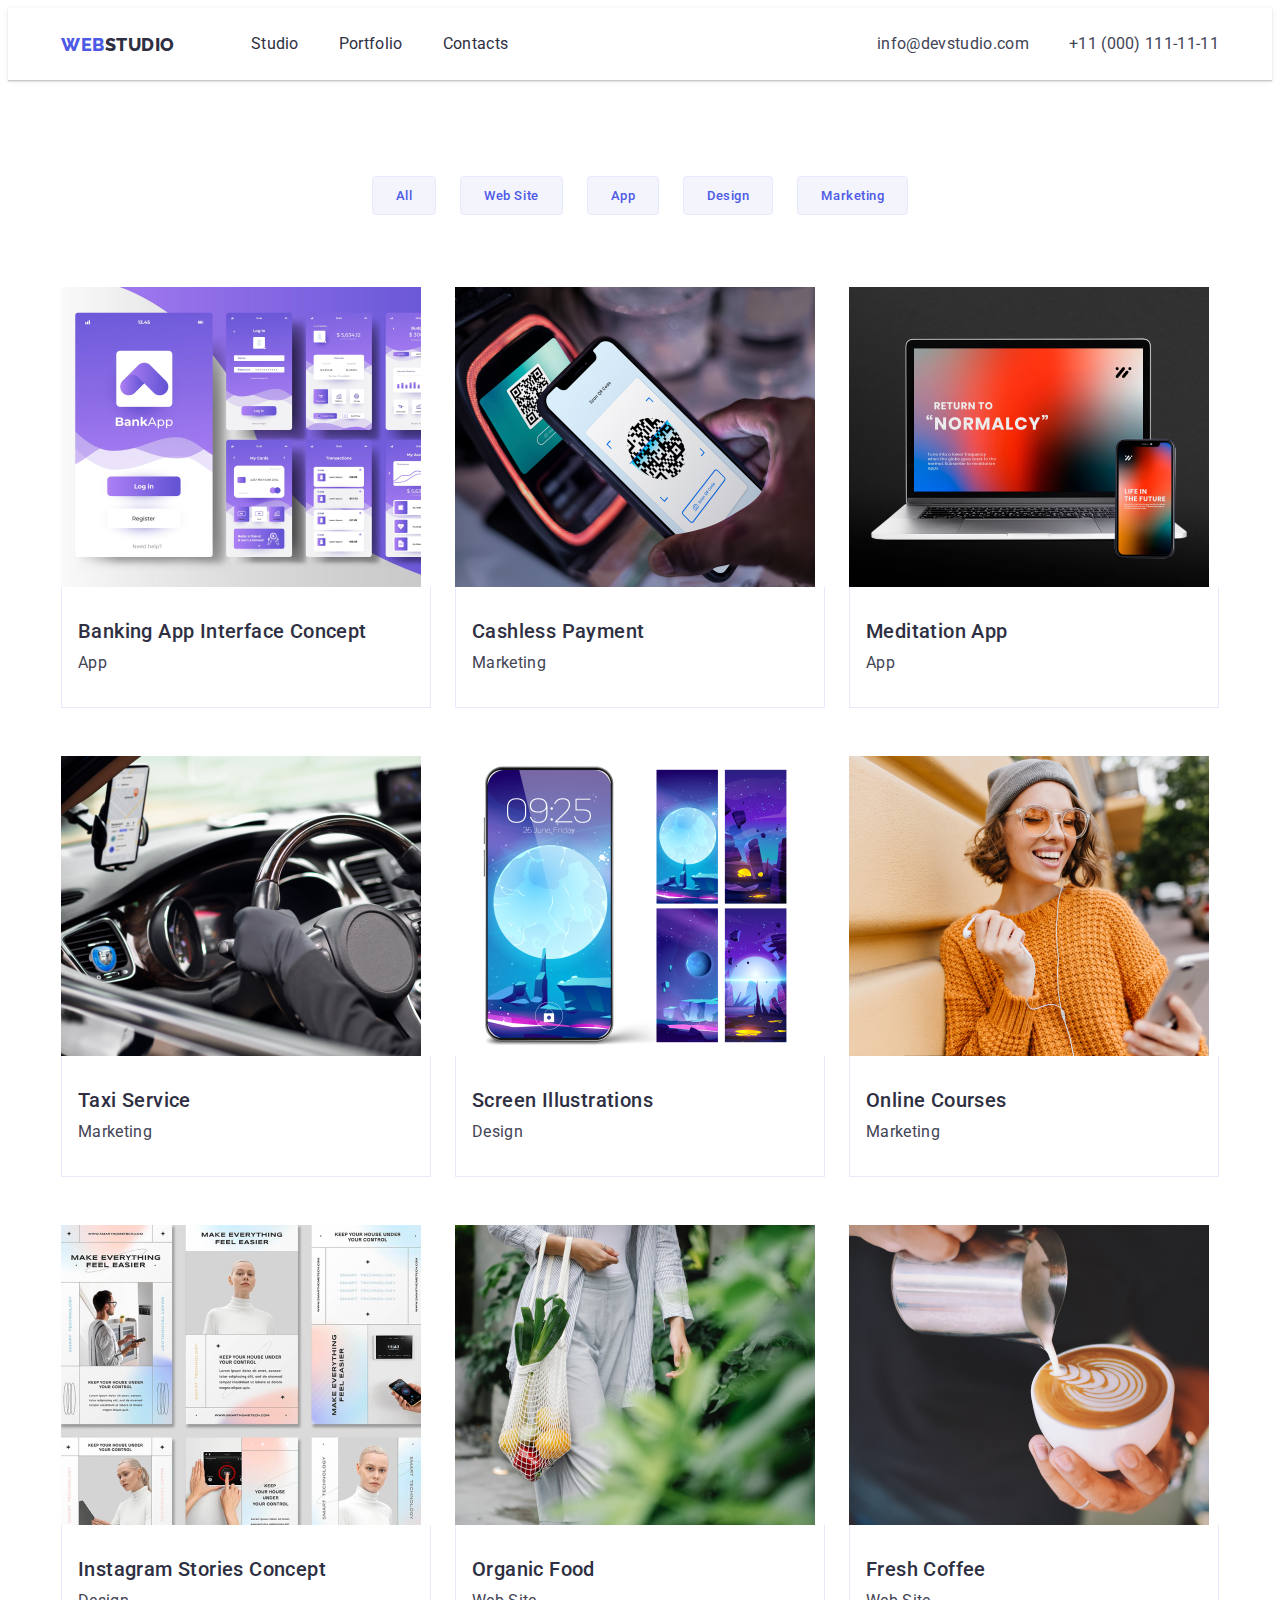
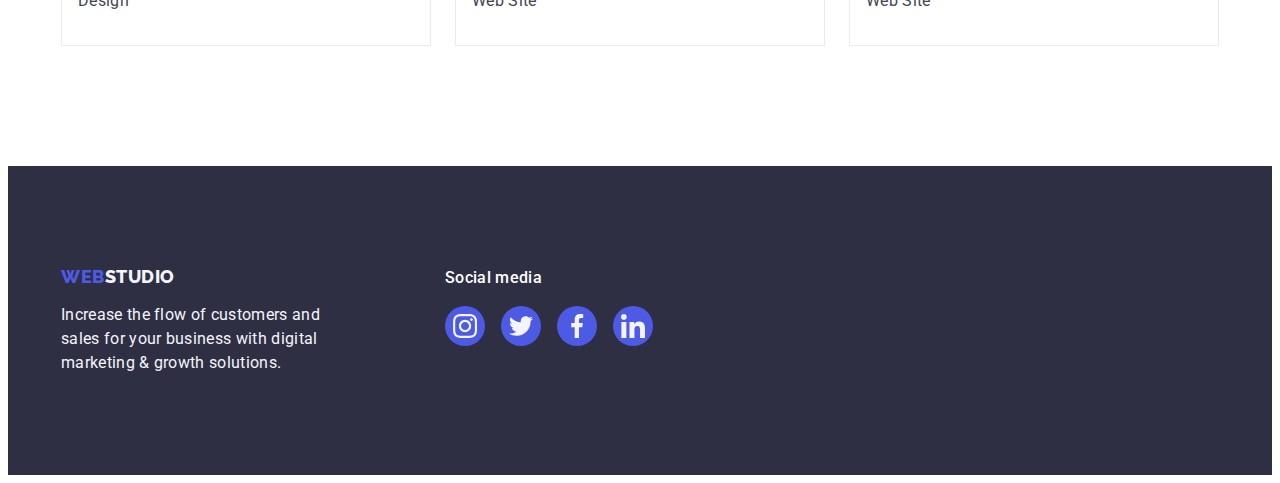
==== portfolio.html @ 3cb3acbe "Initial commit" ====
<!DOCTYPE html>
<html lang="en">
<head>
    <meta charset="UTF-8">
    <meta http-equiv="X-UA-Compatible" content="IE=edge">
    <meta name="viewport" content="width=, initial-scale=1.0">
    <title>Portfolio</title>
    
    <link rel="preconnect" href="https://fonts.googleapis.com">
    <link rel="preconnect" href="https://fonts.gstatic.com" crossorigin>
    <link href="https://fonts.googleapis.com/css2?family=Raleway:wght@800&family=Roboto:wght@400;500;700&display=swap"
        rel="stylesheet">
    <link rel="stylesheet" href="https://cdnjs.cloudflare.com/ajax/libs/modern-normalize/1.1.0/modern-normalize.min.css"
        integrity="sha512-wpPYUAdjBVSE4KJnH1VR1HeZfpl1ub8YT/NKx4PuQ5NmX2tKuGu6U/JRp5y+Y8XG2tV+wKQpNHVUX03MfMFn9Q=="
        crossorigin="anonymous" referrerpolicy="no-referrer" />

    <link rel="stylesheet" href="./css/style.css">
</head>
<body>
    <header class="header">
        <div class="container header-container">
            <nav class="header-container">
                <a href="./index.html" class="header-logo">
                    Web<span class="header-logo-span">Studio</span>
                </a>
                <ul class="header-list">
                    <li class="header-list-item">
                        <a href="./index.html" class="header-nav-link">Studio</a>
                    </li>
                    <li class="header-list-item">
                        <a href='./portfolio.html' class="header-nav-link">Portfolio</a>
                    </li>
                    <li class="header-list-item">
                        <a href='' class="header-nav-link">Contacts</a>
                    </li>
                </ul>
            </nav>
            <address>
                <ul class="header-contacts-list">
                    <li class="header-contacts-item">
                        <a href="mailto:info@devstudio.com">info@devstudio.com</a>
                    </li>
                    <li class="header-contacts-item">
                        <a href="tel:+110001111111">+11 (000) 111-11-11</a>
                    </li>
                </ul>
            </address>
        </div>
    </header>
    <main>
        <section class="portfolio">
            <div class="portfolio-container container">
                <h1 hidden>Portfolio</h1>
                <ul class="portfolio-nav-list">
                    <li class="portfolio-nav-item">
                        <button type="button" class="portfolio-nav-button">
                            All
                        </button>
                    </li>
                    <li class="portfolio-nav-item">
                        <button type="button" class="portfolio-nav-button">
                            Web Site
                        </button>
                    </li>
                    <li class="portfolio-nav-item">
                        <button type="button" class="portfolio-nav-button">
                            App
                        </button>
                    </li>
                    <li class="portfolio-nav-item">
                        <button type="button" class="portfolio-nav-button">
                            Design
                        </button>
                    </li>
                    <li class="portfolio-nav-item">
                        <button type="button" class="portfolio-nav-button">
                            Marketing
                        </button>
                    </li>
                </ul>
                <ul class="portfolio-card-list">
                    <li class="portfolio-card-item">
                        <a href="" class="portfolio-card-link">
                            <img src="./images/porf1.jpg" alt="Banking App Interface Concept" width=360>
                            <div class="portfolio-card-content">
                                <h2 class="portfolio-card-title min-title ">Banking App Interface Concept</h2>
                                <p>App</p>
                            </div>
                        </a>
                    </li>
                    <li class="portfolio-card-item">
                        <a href="" class="portfolio-card-link">
                            <img src="./images/Portf2.jpg" alt="Cashless Payment" width=360>
                            <div class="portfolio-card-content">
                                <h2 class="portfolio-card-title min-title ">Cashless Payment</h2>
                                <p>Marketing</p>
                            </div>
                        </a>
                    </li>
                    <li class="portfolio-card-item">
                        <a href="" class="portfolio-card-link">
                            <img src="./images/Portf3.jpg" alt="Meditation App" width=360>
                            <div class="portfolio-card-content">
                                <h2 class="portfolio-card-title min-title ">Meditation App</h2>
                                <p>App</p>
                            </div>
                        </a>
                    </li>
                    <li class="portfolio-card-item">
                        <a href="" class="portfolio-card-link">
                            <img src="./images/portf4.jpg" alt="Taxi Service" width=360>
                            <div class="portfolio-card-content">
                                <h2 class="portfolio-card-title min-title ">Taxi Service</h2>
                                <p>Marketing</p>
                            </div>
                        </a>
                    </li>
                    <li class="portfolio-card-item">
                        <a href="" class="portfolio-card-link">
                            <img src="./images/portf5.jpg" alt="Screen Illustrations" width=360>
                            <div class="portfolio-card-content">
                                <h2 class="portfolio-card-title min-title ">Screen Illustrations</h2>
                                <p>Design</p>
                            </div>
                        </a>
                    </li>
                    <li class="portfolio-card-item">
                        <a href="" class="portfolio-card-link">
                            <img src="./images/portf6.jpg" alt="Online Courses" width=360>
                            <div class="portfolio-card-content">
                                <h2 class="portfolio-card-title min-title ">Online Courses</h2>
                                <p>Marketing</p>
                            </div>
                        </a>
                    </li>
                    <li class="portfolio-card-item">
                        <a href="" class="portfolio-card-link">
                            <img src="./images/portf7.jpg" alt="Instagram Stories Concept" width=360>
                            <div class="portfolio-card-content">
                                <h2 class="portfolio-card-title min-title ">Instagram Stories Concept</h2>
                                <p>Design</p>
                            </div>
                        </a>
                    </li>
                    <li class="portfolio-card-item">
                        <a href="" class="portfolio-card-link">
                            <img src="./images/portf8.jpg" alt="Organic Food" width=360>
                            <div class="portfolio-card-content">
                                <h2 class="portfolio-card-title min-title ">Organic Food</h2>
                                <p>Web Site</p>
                            </div>
                        </a>
                    </li>
                    <li class="portfolio-card-item">
                        <a href="" class="portfolio-card-link">
                            <img src="./images/portf9.jpg" alt="Fresh Coffee" width=360>
                            <div class="portfolio-card-content">
                                <h2 class="portfolio-card-title min-title ">Fresh Coffee</h2>
                                <p>Web Site</p>
                            </div>
                        </a>
                    </li>
                </ul>
            </div>
        </section>
    </main>
    <footer class="footer">
        <div class="container footer-wrap">
            <div class="footer-container">
                <a href="./index.html" class="footer-logo">
                    Web<span class="footer-text">Studio</span>
                </a>
                <p class="footer-text">Increase the flow of customers and sales for your business with digital marketing &
                    growth
                    solutions.</p>
            </div>
            <div class="footer-social">
                <p class="text footer-social-text">Social media</p>
                <ul class="social-list footer-social-list">
                    <li class="social-item">
                        <a href="" class="social-item-link footer-icon">
                            <svg width="24" height="24" class="icon">
                                <use href="./images/icons.svg#icon-instagram"></use>
                            </svg>
                        </a>
                    </li>
                    <li class="social-item">
                        <a href="" class="social-item-link footer-icon">
                            <svg width="24" height="24" class="icon">
                                <use href="./images/icons.svg#icon-twitter"></use>
                            </svg>
                        </a>
                    </li>
                    <li class="social-item">
                        <a href="" class="social-item-link footer-icon">
                            <svg width="24" height="24" class="icon">
                                <use href="./images/icons.svg#icon-facebook"></use>
                            </svg>
                        </a>
                    </li>
                    <li class="social-item">
                        <a href="" class="social-item-link footer-icon">
                            <svg width="24" height="24" class="icon">
                                <use href="./images/icons.svg#icon-linkedin"></use>
                            </svg>
                        </a>
                    </li>
                </ul>
            </div>
        </div>
    </footer>
</body>
</html>
---- css/style.css ----
:root{
    --main-color: #434455;
    --title-color: #2E2F42;
    --white-color: #fff;
    --iris-color: #4D5AE5;
    --cloud-color: #f4f4fd;
    --border-color: #E7E9FC;
    --success-color: #31D0AA;
    --ocean-color: #404BBF;
    --light-slate: #8E8F99;
    --hero-back: rgba(46, 47, 66, 0.7);
}

/* ============================
            Reset
==============================*/
ul,ol{
    margin: 0;
    padding: 0;
    list-style-type: none;
}
a {
    text-decoration: none;
    color: currentColor;
    font-style: normal;
}
h1,h2,h3,h4,h5,h6,p{
    margin: 0;
}
img {
    display: block;
}
button{
    font-family: inherit;
    color: currentColor;
    cursor: pointer;
}
/* ============================
            Main
==============================*/
body {
    font-family: 'Roboto', sans-serif;
    color: var(--main-color);
    background-color: var(--white-color);
    letter-spacing: 0.02em;
    line-height: calc(24 / 16);
}
.title {
    font-size: 36px;
    line-height: 1.1;
    text-transform: capitalize;
    text-align: center;
    color: var(--title-color);
    margin-bottom: 72px;
}
.min-title {
    line-height: calc(24 / 20);
    text-transform: capitalize;
    color: var(--title-color);
}
.text {
    color: var(--main-color);
    line-height: 1.5;
    letter-spacing: 0.02em;
}
.container {
    width: 1158px;
    padding: 0 15px;
    margin-left: auto;
    margin-right: auto;
}
.section{
    padding: 120px 0;
}

.social-list {
    display: flex;
    justify-content: center;
    gap: 24px;
}

.social-item-link{
    display: flex;
    justify-content: center;
    align-items: center;
    width: 40px;
    height: 40px;
    background-color: var(--iris-color);
    color: var(--cloud-color);
    border-radius: 50%;
}
.social-item-link:hover,
.social-item-link:focus {
    background-color: #404bbf;
}

.icon {
    fill: currentColor;
}
/* ============================
            Header
==============================*/
.header{
    box-shadow: 0px 2px 1px rgba(46, 47, 66, 0.08),
    0px 1px 1px rgba(46, 47, 66, 0.16),
    0px 1px 6px rgba(46, 47, 66, 0.08);
}
.header-container a:hover,
.header-container a:focus{
    color: var(--ocean-color);
}
.header-logo,
.footer-logo {
    color: var(--iris-color);
    font-family: 'Raleway', sans-serif;
    font-size: 18px;
    text-transform: uppercase;
    font-weight: 800;
    line-height: calc(21 / 18);
    letter-spacing: 0.03em;
}
.header-logo{
    margin-right: 76px;
}
.header-logo-span {
    color: var(--title-color);
}
.header-nav-link {
    display: block;
    color: var(--title-color);
    padding: 24px 0;
}
.header-container,
.header-contacts-list,
.header-list {
    display: flex;
    align-items: center;
    justify-content: space-between;
}
.header-contacts-item:first-child {
    margin-right: 40px;
}
.header-list{
    margin-right: auto;
    gap: 40px;
}
/* ============================
            First section
==============================*/
.first-section {
    background-image: linear-gradient(var(--hero-back), var(--hero-back)),
    url(../images/img-name.jpg);
    background-repeat: no-repeat;
    background-position: center;
    max-width: 1440px;
    background-size: cover;
    
    margin: 0 auto;
    padding: 188px 0px;
}

.first-section-title{
    max-width: 496px;
    font-size: 56px;
    font-weight: 700;
    line-height: calc(60 / 56);
    color: var(--white-color);
    text-align: center;
    margin-bottom: 48px;
    margin-left: auto;
    margin-right: auto;
}

.first-section-button {
    display: block;
    padding: 16px 32px;
    letter-spacing: 0.04em;
    background-color: var(--iris-color);
    border: none;
    color: var(--white-color);
    box-shadow: 0px 4px 4px rgba(0, 0, 0, 0.15);
    border-radius: 4px;
    font-weight: 500;
    min-width: 169px;
    height: 56px;
    margin: auto;
}
.first-section-button:hover, .first-section-button:focus {
    background-color: #404BBF;
}

/* ============================
            Feature section
==============================*/
.feature-list {
    display: flex;
    justify-content: space-between;
    gap: 24px;
}
.feature-item{
    width: calc((100% - 72px) / 4);
}
.feature-icon-wrap{
    display: flex;

    align-items: center;
    justify-content: center;

    height: 112px;
    border-radius: 4px;
    padding: 24px 100px;
    background-color: var(--cloud-color);
    margin-bottom: 8px;
}
.feature-title{
    margin-bottom: 8px;
}
/* ============================
            About section
==============================*/
.about-section {
    padding-top: 0px;
}
.about-list {
    display: flex;
    justify-content: space-between;
    gap: 24px;
}
.about-item {
    width: calc((100% - 48px) / 3);
}


/* ============================
            Team section
==============================*/
.team-section {
    background-color: var(--cloud-color);
}
.team-list {
    display: flex;
    justify-content: space-between;
    gap: 24px;
}
.team-item {
    width: 264px;
    background-color: var(--white-color);
    text-align: center;
    width: calc((100% - 72px) / 4);

    border-radius: 0px 0px 4px 4px;
    box-shadow: 0px 2px 1px 0px rgba(46, 47, 66, 0.078), 
        0px 1px 1px 0px rgba(46, 47, 66, 0.161), 
        0px 1px 6px 0px rgba(46, 47, 66, 0.078);
}
.team-card-wrap {
    padding: 32px 0;
    border-radius: 0px 0px 4px 4px;
}
.team-card-wrap > h3, .team-card-wrap > p {
    margin-bottom: 8px;
}
/* ============================
            Customers section
==============================*/
.customers-list{
    display: flex;
    gap: 24px;
}
.customers-item{
    height: 88px;
    width: 168px;
}
.customers-link{
    display: flex;

    align-items: center;
    justify-content: center;
    padding: 15px 31px;

    border: 1px solid #8E8F99;
    color: var(--light-slate);
    border-radius: 4px;
}
.customers-link:hover,
.customers-link:focus {
    color: var(--ocean-color);
    border: 1px solid var(--ocean-color);
}
.customers-link svg{
    fill: currentColor;
}
/* ============================
            Footer
==============================*/
.footer {
    background-color: var(--title-color);
    padding: 100px 0;
}
.footer-wrap {
    display: flex;
    align-items: baseline;
    gap: 120px;
}
.footer-logo {
    display: inline-block;
    margin-bottom: 16px;
}
.footer-container {
    width: 264px;
}
.footer-text {
    color: var(--cloud-color);
}
.footer-social-list {
    gap: 16px;
    width: 208px;
}
.footer-icon:hover,
.footer-icon:focus {
    background-color: #31d0aa;
}

.footer-social-text{
    color: var(--white-color);
    font-weight: 500;
    margin-bottom: 16px;
}
/* ============================
         Portfolio page
==============================*/
.portfolio {
    padding-top: 96px;
    padding-bottom: 120px;
}

.portfolio-nav-list {
    display: flex;
    justify-content: center;
    gap: 24px;
    margin-bottom: 72px;
}
.portfolio-nav-button {
    padding: 11px 23px;
    color: var(--iris-color);
    background-color: var(--cloud-color);
    border: 1px solid #E7E9FC;
    border-radius: 4px;
    font-weight: 500;
    letter-spacing: 0.04em;

}
.portfolio-nav-button:hover, 
.portfolio-nav-button:focus{
    background: #404BBF;
    box-shadow: 0px 3px 1px rgba(0, 0, 0, 0.1),
    0px 2px 1px rgba(0, 0, 0, 0.08),
    0px 2px 2px rgba(0, 0, 0, 0.12);
    color: var(--white-color);
    background-color: #404BBF;
    border: 1px solid transparent;
}

.portfolio-card-list {
    display: flex;
    flex-wrap: wrap;
    column-gap: 24px;
    row-gap: 48px;
}
.portfolio-card-item{
    width: calc((100% - 48px) / 3);
    background: var(--white-color);
}
.portfolio-card-link{
    display: block;
}
.portfolio-card-link:hover,
.portfolio-card-link:focus  {
    box-shadow: 0px 1px 6px rgba(46, 47, 66, 0.08),
    0px 1px 1px rgba(46, 47, 66, 0.16),
    0px 2px 1px rgba(46, 47, 66, 0.08);
}
.portfolio-card-content {
    padding: 32px 16px;
    border: 1px solid #e7e9fc;
    border-top: none;
}
.portfolio-card-title{
    font-size: 20px;
    font-weight: 500;
    letter-spacing: 0.02em;
    margin-bottom: 8px;
}
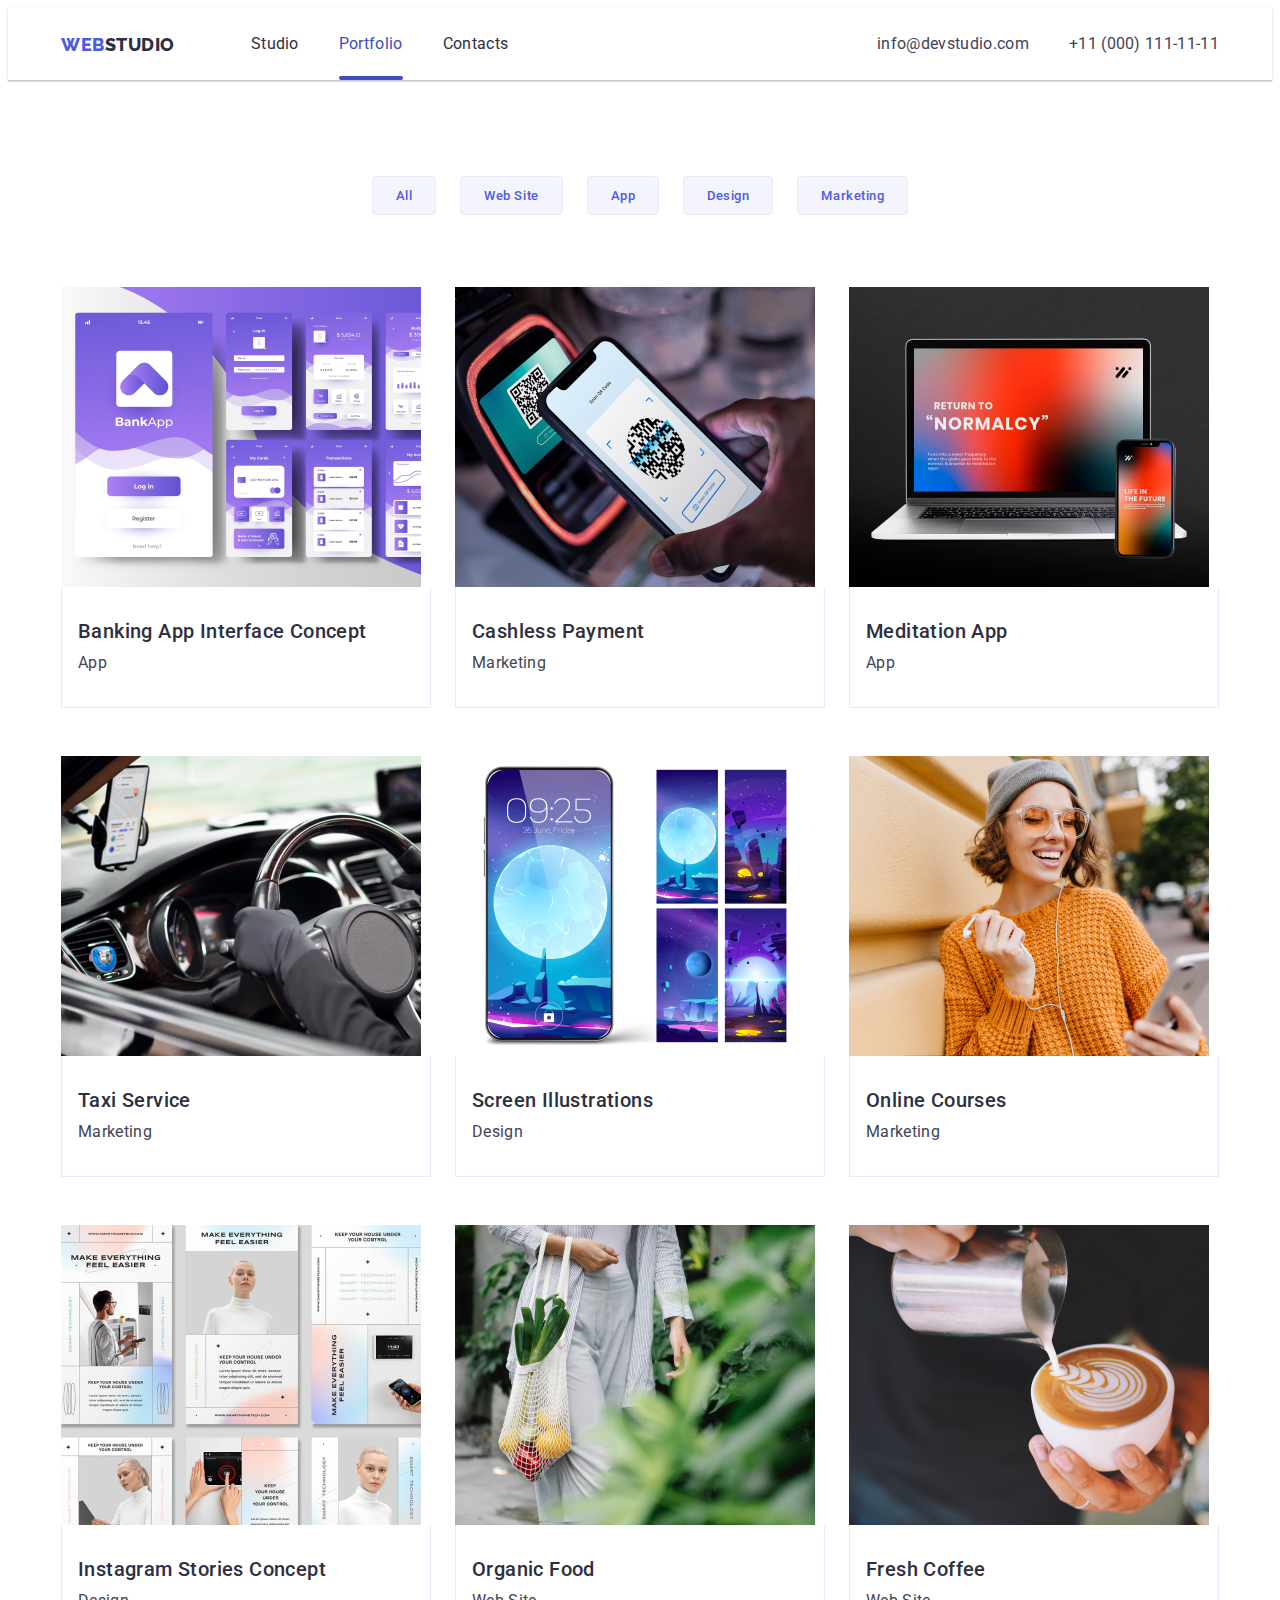
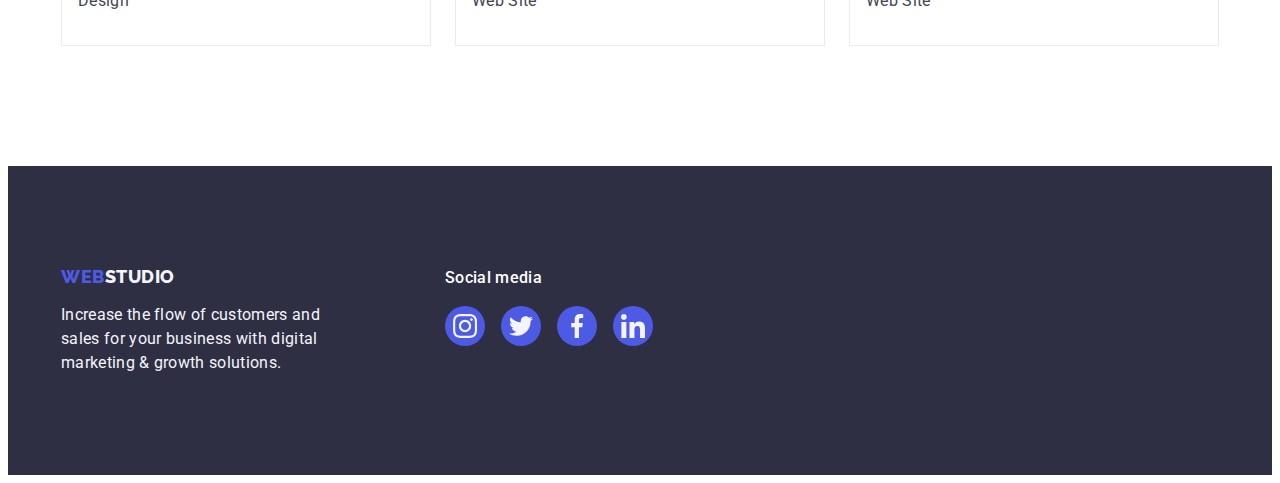
==== commit 807266ff: "add modal.js, add img wrapper text" ====
--- a/portfolio.html
+++ b/portfolio.html
@@ -28,7 +28,7 @@
                         <a href="./index.html" class="header-nav-link">Studio</a>
                     </li>
                     <li class="header-list-item">
-                        <a href='./portfolio.html' class="header-nav-link">Portfolio</a>
+                        <a href='./portfolio.html' class="header-nav-link current">Portfolio</a>
                     </li>
                     <li class="header-list-item">
                         <a href='' class="header-nav-link">Contacts</a>
@@ -81,7 +81,14 @@
                 <ul class="portfolio-card-list">
                     <li class="portfolio-card-item">
                         <a href="" class="portfolio-card-link">
-                            <img src="./images/porf1.jpg" alt="Banking App Interface Concept" width=360>
+                            <div class="portfolio-img-wrap">
+                                <img src="./images/porf1.jpg" alt="Banking App Interface Concept" width=360>
+                                <div class="portfolio-overlay">
+                                    <p class="text overlay-text">
+                                        14 Stylish and User-Friendly App Design Concepts · Task Manager App · Calorie Tracker App · Exotic Fruit Ecommerce App · Cloud Storage App
+                                    </p>
+                                </div>
+                            </div>    
                             <div class="portfolio-card-content">
                                 <h2 class="portfolio-card-title min-title ">Banking App Interface Concept</h2>
                                 <p>App</p>
@@ -90,7 +97,14 @@
                     </li>
                     <li class="portfolio-card-item">
                         <a href="" class="portfolio-card-link">
-                            <img src="./images/Portf2.jpg" alt="Cashless Payment" width=360>
+                            <div class="portfolio-img-wrap">
+                                <img src="./images/Portf2.jpg" alt="Cashless Payment" width=360>
+                                <div class="portfolio-overlay">
+                                    <p class="text overlay-text">
+                                        14 Stylish and User-Friendly App Design Concepts · Task Manager App · Calorie Tracker App · Exotic Fruit Ecommerce App · Cloud Storage App
+                                    </p>
+                                </div>
+                            </div>    
                             <div class="portfolio-card-content">
                                 <h2 class="portfolio-card-title min-title ">Cashless Payment</h2>
                                 <p>Marketing</p>
@@ -99,7 +113,14 @@
                     </li>
                     <li class="portfolio-card-item">
                         <a href="" class="portfolio-card-link">
-                            <img src="./images/Portf3.jpg" alt="Meditation App" width=360>
+                            <div class="portfolio-img-wrap">
+                                <img src="./images/Portf3.jpg" alt="Meditation App" width=360>
+                                <div class="portfolio-overlay">
+                                    <p class="text overlay-text">
+                                        14 Stylish and User-Friendly App Design Concepts · Task Manager App · Calorie Tracker App · Exotic Fruit Ecommerce App · Cloud Storage App
+                                    </p>
+                                </div>
+                            </div>    
                             <div class="portfolio-card-content">
                                 <h2 class="portfolio-card-title min-title ">Meditation App</h2>
                                 <p>App</p>
@@ -108,7 +129,14 @@
                     </li>
                     <li class="portfolio-card-item">
                         <a href="" class="portfolio-card-link">
-                            <img src="./images/portf4.jpg" alt="Taxi Service" width=360>
+                            <div class="portfolio-img-wrap">
+                                <img src="./images/portf4.jpg" alt="Taxi Service" width=360>
+                                <div class="portfolio-overlay">
+                                    <p class="text overlay-text">
+                                        14 Stylish and User-Friendly App Design Concepts · Task Manager App · Calorie Tracker App · Exotic Fruit Ecommerce App · Cloud Storage App
+                                    </p>
+                                </div>
+                            </div>    
                             <div class="portfolio-card-content">
                                 <h2 class="portfolio-card-title min-title ">Taxi Service</h2>
                                 <p>Marketing</p>
@@ -117,7 +145,14 @@
                     </li>
                     <li class="portfolio-card-item">
                         <a href="" class="portfolio-card-link">
-                            <img src="./images/portf5.jpg" alt="Screen Illustrations" width=360>
+                            <div class="portfolio-img-wrap">
+                                <img src="./images/portf5.jpg" alt="Screen Illustrations" width=360>
+                                <div class="portfolio-overlay">
+                                    <p class="text overlay-text">
+                                        14 Stylish and User-Friendly App Design Concepts · Task Manager App · Calorie Tracker App · Exotic Fruit Ecommerce App · Cloud Storage App
+                                    </p>
+                                </div>
+                            </div>    
                             <div class="portfolio-card-content">
                                 <h2 class="portfolio-card-title min-title ">Screen Illustrations</h2>
                                 <p>Design</p>
@@ -126,7 +161,14 @@
                     </li>
                     <li class="portfolio-card-item">
                         <a href="" class="portfolio-card-link">
-                            <img src="./images/portf6.jpg" alt="Online Courses" width=360>
+                            <div class="portfolio-img-wrap">
+                                <img src="./images/portf6.jpg" alt="Online Courses" width=360>
+                                <div class="portfolio-overlay">
+                                    <p class="text overlay-text">
+                                        14 Stylish and User-Friendly App Design Concepts · Task Manager App · Calorie Tracker App · Exotic Fruit Ecommerce App · Cloud Storage App
+                                    </p>
+                                </div>
+                            </div>    
                             <div class="portfolio-card-content">
                                 <h2 class="portfolio-card-title min-title ">Online Courses</h2>
                                 <p>Marketing</p>
@@ -135,16 +177,30 @@
                     </li>
                     <li class="portfolio-card-item">
                         <a href="" class="portfolio-card-link">
-                            <img src="./images/portf7.jpg" alt="Instagram Stories Concept" width=360>
+                            <div class="portfolio-img-wrap">
+                                <img src="./images/portf7.jpg" alt="Instagram Stories Concept" width=360>
+                                <div class="portfolio-overlay">
+                                    <p class="text overlay-text">
+                                        14 Stylish and User-Friendly App Design Concepts · Task Manager App · Calorie Tracker App · Exotic Fruit Ecommerce App · Cloud Storage App
+                                    </p>
+                                </div>
+                            </div>   
                             <div class="portfolio-card-content">
                                 <h2 class="portfolio-card-title min-title ">Instagram Stories Concept</h2>
                                 <p>Design</p>
-                            </div>
-                        </a>
-                    </li>
-                    <li class="portfolio-card-item">
-                        <a href="" class="portfolio-card-link">
-                            <img src="./images/portf8.jpg" alt="Organic Food" width=360>
+                            </div>  
+                        </a>
+                    </li>
+                    <li class="portfolio-card-item">
+                        <a href="" class="portfolio-card-link">
+                            <div class="portfolio-img-wrap">
+                                <img src="./images/portf8.jpg" alt="Organic Food" width=360>
+                                <div class="portfolio-overlay">
+                                    <p class="text overlay-text">
+                                        14 Stylish and User-Friendly App Design Concepts · Task Manager App · Calorie Tracker App · Exotic Fruit Ecommerce App · Cloud Storage App
+                                    </p>
+                                </div>
+                            </div>    
                             <div class="portfolio-card-content">
                                 <h2 class="portfolio-card-title min-title ">Organic Food</h2>
                                 <p>Web Site</p>
@@ -153,7 +209,14 @@
                     </li>
                     <li class="portfolio-card-item">
                         <a href="" class="portfolio-card-link">
-                            <img src="./images/portf9.jpg" alt="Fresh Coffee" width=360>
+                            <div class="portfolio-img-wrap">
+                                <img src="./images/portf9.jpg" alt="Fresh Coffee" width=360>
+                                <div class="portfolio-overlay">
+                                    <p class="text overlay-text">
+                                        14 Stylish and User-Friendly App Design Concepts · Task Manager App · Calorie Tracker App · Exotic Fruit Ecommerce App · Cloud Storage App
+                                    </p>
+                                </div>
+                            </div>    
                             <div class="portfolio-card-content">
                                 <h2 class="portfolio-card-title min-title ">Fresh Coffee</h2>
                                 <p>Web Site</p>
--- a/css/style.css
+++ b/css/style.css
@@ -97,9 +97,11 @@
 .icon {
     fill: currentColor;
 }
+
 /* ============================
             Header
 ==============================*/
+
 .header{
     box-shadow: 0px 2px 1px rgba(46, 47, 66, 0.08),
     0px 1px 1px rgba(46, 47, 66, 0.16),
@@ -143,6 +145,23 @@
 .header-list{
     margin-right: auto;
     gap: 40px;
+}
+
+.current {
+    color: var(--ocean-color);
+    position: relative;
+}
+.current::after {
+    content: '';
+    
+    display: block;
+    position: absolute;
+
+    height: 4px;
+    width: 100%;
+    background-color: var(--ocean-color);
+    border-radius: 2px;
+    bottom: 0;
 }
 /* ============================
             First section
@@ -391,3 +410,28 @@
     letter-spacing: 0.02em;
     margin-bottom: 8px;
 }
+
+.portfolio-img-wrap{
+    position: relative;
+    overflow: hidden;
+}
+.portfolio-overlay{
+    position: absolute;
+    top: 0;
+    left: 0;
+
+    padding: 40px 32px;
+    width: 100%;
+    height: 100%;
+    background-color: rgba(77, 90, 229, 0.8);
+
+    transform: translatey(100%);
+    transition: transform 250ms cubic-bezier(0.4, 0, 0.2, 1);
+}
+.portfolio-card-link:hover .portfolio-overlay,
+.portfolio-card-link:focus .portfolio-overlay {
+    transform: translatey(0);
+}
+.overlay-text{
+    color: var(--cloud-color);
+}
